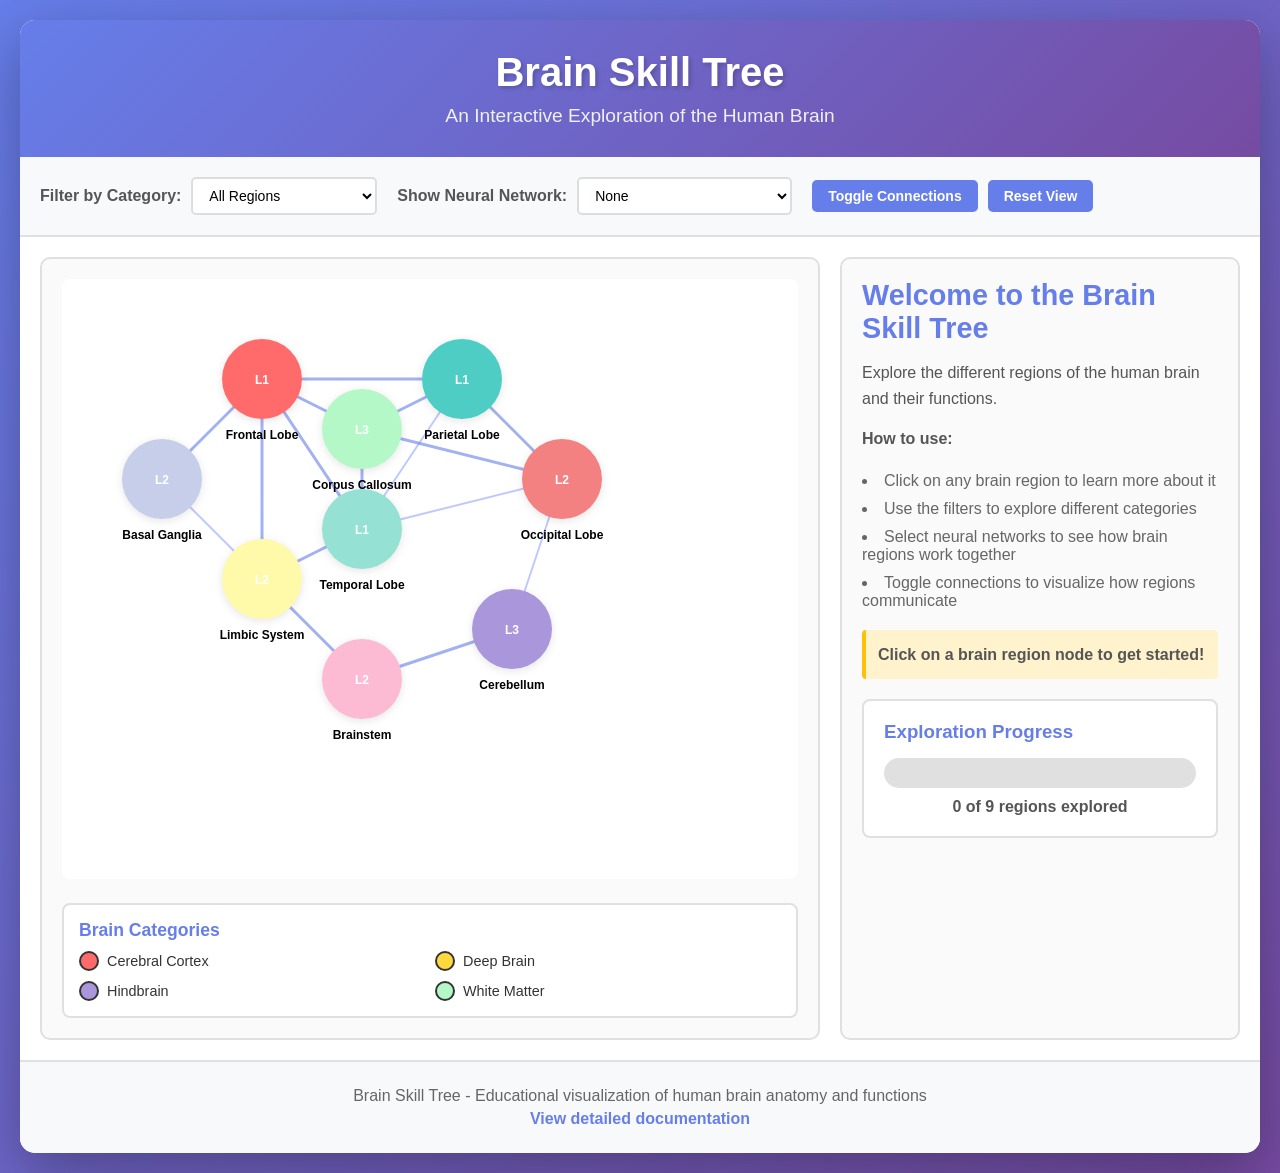
==== index.html @ 779249ac "Implement complete Brain Skill Tree interactive visualization Add comprehensive brain anatomy learni" ====
<!DOCTYPE html>
<html lang="en">
<head>
    <meta charset="UTF-8">
    <meta name="viewport" content="width=device-width, initial-scale=1.0">
    <title>Brain Skill Tree - Interactive Human Brain Explorer</title>
    <link rel="stylesheet" href="styles.css">
</head>
<body>
    <div class="container">
        <!-- Header -->
        <header class="header">
            <h1>Brain Skill Tree</h1>
            <p class="subtitle">An Interactive Exploration of the Human Brain</p>
        </header>

        <!-- Controls Panel -->
        <div class="controls-panel">
            <div class="control-group">
                <label for="category-filter">Filter by Category:</label>
                <select id="category-filter">
                    <option value="all">All Regions</option>
                    <option value="cerebral_cortex">Cerebral Cortex</option>
                    <option value="deep_brain">Deep Brain Structures</option>
                    <option value="hindbrain">Hindbrain</option>
                    <option value="white_matter">White Matter</option>
                </select>
            </div>

            <div class="control-group">
                <label for="network-filter">Show Neural Network:</label>
                <select id="network-filter">
                    <option value="none">None</option>
                    <option value="default_mode">Default Mode Network</option>
                    <option value="executive_control">Executive Control Network</option>
                    <option value="salience">Salience Network</option>
                    <option value="motor">Motor Network</option>
                    <option value="visual">Visual Processing Network</option>
                </select>
            </div>

            <div class="control-group">
                <button id="show-connections-btn" class="btn">Toggle Connections</button>
                <button id="reset-view-btn" class="btn">Reset View</button>
            </div>
        </div>

        <!-- Main Content Area -->
        <div class="main-content">
            <!-- Skill Tree Canvas -->
            <div class="skill-tree-container">
                <svg id="skill-tree-canvas" width="800" height="600">
                    <!-- Connections will be drawn here -->
                    <g id="connections-layer"></g>
                    <!-- Nodes will be drawn here -->
                    <g id="nodes-layer"></g>
                </svg>

                <!-- Legend -->
                <div class="legend">
                    <h3>Brain Categories</h3>
                    <div class="legend-items">
                        <div class="legend-item">
                            <span class="legend-color" style="background-color: #FF6B6B;"></span>
                            <span>Cerebral Cortex</span>
                        </div>
                        <div class="legend-item">
                            <span class="legend-color" style="background-color: #FFD93D;"></span>
                            <span>Deep Brain</span>
                        </div>
                        <div class="legend-item">
                            <span class="legend-color" style="background-color: #AA96DA;"></span>
                            <span>Hindbrain</span>
                        </div>
                        <div class="legend-item">
                            <span class="legend-color" style="background-color: #B4F8C8;"></span>
                            <span>White Matter</span>
                        </div>
                    </div>
                </div>
            </div>

            <!-- Information Panel -->
            <div class="info-panel">
                <div id="welcome-info" class="info-content">
                    <h2>Welcome to the Brain Skill Tree</h2>
                    <p>Explore the different regions of the human brain and their functions.</p>
                    <p><strong>How to use:</strong></p>
                    <ul>
                        <li>Click on any brain region to learn more about it</li>
                        <li>Use the filters to explore different categories</li>
                        <li>Select neural networks to see how brain regions work together</li>
                        <li>Toggle connections to visualize how regions communicate</li>
                    </ul>
                    <p class="tip">Click on a brain region node to get started!</p>
                </div>

                <div id="region-info" class="info-content" style="display: none;">
                    <button id="close-info-btn" class="close-btn">&times;</button>
                    <h2 id="region-name"></h2>
                    <p id="region-description"></p>

                    <div class="info-section">
                        <h3>Primary Functions</h3>
                        <ul id="region-skills"></ul>
                    </div>

                    <div class="info-section" id="sub-regions-section" style="display: none;">
                        <h3>Sub-Regions</h3>
                        <div id="sub-regions-list"></div>
                    </div>

                    <div class="info-section" id="connections-section" style="display: none;">
                        <h3>Connected Regions</h3>
                        <ul id="connections-list"></ul>
                    </div>

                    <div class="info-section" id="networks-section" style="display: none;">
                        <h3>Neural Networks</h3>
                        <p id="networks-list"></p>
                    </div>
                </div>

                <!-- Progress Tracker -->
                <div class="progress-tracker">
                    <h3>Exploration Progress</h3>
                    <div class="progress-bar">
                        <div id="progress-fill" class="progress-fill"></div>
                    </div>
                    <p id="progress-text">0 of 10 regions explored</p>
                </div>
            </div>
        </div>

        <!-- Footer -->
        <footer class="footer">
            <p>Brain Skill Tree - Educational visualization of human brain anatomy and functions</p>
            <p><a href="BRAIN_REGIONS.md" target="_blank">View detailed documentation</a></p>
        </footer>
    </div>

    <!-- Load scripts -->
    <script src="brainData.js"></script>
    <script src="app.js"></script>
</body>
</html>
---- styles.css ----
/* Reset and Base Styles */
* {
    margin: 0;
    padding: 0;
    box-sizing: border-box;
}

body {
    font-family: 'Segoe UI', Tahoma, Geneva, Verdana, sans-serif;
    background: linear-gradient(135deg, #667eea 0%, #764ba2 100%);
    color: #333;
    min-height: 100vh;
    padding: 20px;
}

.container {
    max-width: 1400px;
    margin: 0 auto;
    background: white;
    border-radius: 15px;
    box-shadow: 0 20px 60px rgba(0, 0, 0, 0.3);
    overflow: hidden;
}

/* Header */
.header {
    background: linear-gradient(135deg, #667eea 0%, #764ba2 100%);
    color: white;
    padding: 30px;
    text-align: center;
}

.header h1 {
    font-size: 2.5em;
    margin-bottom: 10px;
    text-shadow: 2px 2px 4px rgba(0, 0, 0, 0.2);
}

.subtitle {
    font-size: 1.2em;
    opacity: 0.9;
}

/* Controls Panel */
.controls-panel {
    background: #f8f9fa;
    padding: 20px;
    display: flex;
    flex-wrap: wrap;
    gap: 20px;
    border-bottom: 2px solid #e0e0e0;
    align-items: center;
}

.control-group {
    display: flex;
    align-items: center;
    gap: 10px;
}

.control-group label {
    font-weight: 600;
    color: #555;
}

.control-group select {
    padding: 8px 12px;
    border: 2px solid #ddd;
    border-radius: 5px;
    font-size: 14px;
    background: white;
    cursor: pointer;
    transition: border-color 0.3s;
}

.control-group select:hover {
    border-color: #667eea;
}

.btn {
    padding: 8px 16px;
    background: #667eea;
    color: white;
    border: none;
    border-radius: 5px;
    cursor: pointer;
    font-size: 14px;
    font-weight: 600;
    transition: all 0.3s;
}

.btn:hover {
    background: #764ba2;
    transform: translateY(-2px);
    box-shadow: 0 4px 8px rgba(0, 0, 0, 0.2);
}

.btn:active {
    transform: translateY(0);
}

/* Main Content */
.main-content {
    display: grid;
    grid-template-columns: 1fr 400px;
    gap: 20px;
    padding: 20px;
}

@media (max-width: 1024px) {
    .main-content {
        grid-template-columns: 1fr;
    }
}

/* Skill Tree Container */
.skill-tree-container {
    position: relative;
    background: #fafafa;
    border-radius: 10px;
    padding: 20px;
    border: 2px solid #e0e0e0;
}

#skill-tree-canvas {
    width: 100%;
    height: 600px;
    border-radius: 8px;
    background: white;
}

/* SVG Styles for nodes and connections */
.node-circle {
    cursor: pointer;
    transition: all 0.3s;
    filter: drop-shadow(0 2px 4px rgba(0, 0, 0, 0.1));
}

.node-circle:hover {
    filter: drop-shadow(0 4px 8px rgba(0, 0, 0, 0.3));
    transform: scale(1.1);
}

.node-circle.selected {
    stroke: #333;
    stroke-width: 4;
    filter: drop-shadow(0 6px 12px rgba(0, 0, 0, 0.4));
}

.node-circle.unlocked {
    opacity: 1;
}

.node-circle.locked {
    opacity: 0.5;
    filter: grayscale(0.5);
}

.node-text {
    pointer-events: none;
    font-weight: 600;
    font-size: 12px;
    text-anchor: middle;
}

.connection-line {
    stroke: #bbb;
    stroke-width: 2;
    opacity: 0.6;
    transition: all 0.3s;
}

.connection-line.strong {
    stroke-width: 3;
    stroke: #667eea;
}

.connection-line.medium {
    stroke-width: 2;
    stroke: #95a5ff;
}

.connection-line.weak {
    stroke-width: 1;
    stroke: #ccc;
}

.connection-line.highlighted {
    stroke: #FF6B6B;
    stroke-width: 4;
    opacity: 1;
}

/* Legend */
.legend {
    margin-top: 20px;
    padding: 15px;
    background: white;
    border-radius: 8px;
    border: 2px solid #e0e0e0;
}

.legend h3 {
    margin-bottom: 10px;
    color: #667eea;
    font-size: 1.1em;
}

.legend-items {
    display: grid;
    grid-template-columns: repeat(2, 1fr);
    gap: 10px;
}

.legend-item {
    display: flex;
    align-items: center;
    gap: 8px;
    font-size: 0.9em;
}

.legend-color {
    width: 20px;
    height: 20px;
    border-radius: 50%;
    border: 2px solid #333;
}

/* Info Panel */
.info-panel {
    background: #fafafa;
    border-radius: 10px;
    padding: 20px;
    border: 2px solid #e0e0e0;
    overflow-y: auto;
    max-height: 800px;
}

.info-content {
    animation: fadeIn 0.3s;
}

@keyframes fadeIn {
    from {
        opacity: 0;
        transform: translateY(10px);
    }
    to {
        opacity: 1;
        transform: translateY(0);
    }
}

.info-content h2 {
    color: #667eea;
    margin-bottom: 15px;
    font-size: 1.8em;
}

.info-content h3 {
    color: #764ba2;
    margin-top: 20px;
    margin-bottom: 10px;
    font-size: 1.3em;
}

.info-content p {
    line-height: 1.6;
    margin-bottom: 15px;
    color: #555;
}

.info-content ul {
    list-style-position: inside;
    margin-bottom: 15px;
}

.info-content li {
    padding: 5px 0;
    color: #666;
}

.info-section {
    margin-top: 20px;
    padding-top: 20px;
    border-top: 2px solid #e0e0e0;
}

.sub-region-item {
    background: white;
    padding: 15px;
    margin-bottom: 10px;
    border-radius: 8px;
    border-left: 4px solid #667eea;
}

.sub-region-item h4 {
    color: #667eea;
    margin-bottom: 5px;
}

.sub-region-item p {
    font-size: 0.9em;
    margin-bottom: 8px;
}

.sub-region-item ul {
    font-size: 0.85em;
    margin-left: 20px;
}

.close-btn {
    position: absolute;
    top: 20px;
    right: 20px;
    background: #ff4757;
    color: white;
    border: none;
    width: 30px;
    height: 30px;
    border-radius: 50%;
    font-size: 20px;
    cursor: pointer;
    display: flex;
    align-items: center;
    justify-content: center;
    transition: all 0.3s;
}

.close-btn:hover {
    background: #ff3838;
    transform: rotate(90deg);
}

.tip {
    background: #fff3cd;
    border-left: 4px solid #ffc107;
    padding: 12px;
    margin-top: 15px;
    border-radius: 4px;
    font-weight: 600;
    color: #856404;
}

/* Progress Tracker */
.progress-tracker {
    margin-top: 20px;
    padding: 20px;
    background: white;
    border-radius: 8px;
    border: 2px solid #e0e0e0;
}

.progress-tracker h3 {
    color: #667eea;
    margin-bottom: 15px;
}

.progress-bar {
    width: 100%;
    height: 30px;
    background: #e0e0e0;
    border-radius: 15px;
    overflow: hidden;
    margin-bottom: 10px;
}

.progress-fill {
    height: 100%;
    background: linear-gradient(90deg, #667eea 0%, #764ba2 100%);
    transition: width 0.5s ease;
    border-radius: 15px;
    display: flex;
    align-items: center;
    justify-content: center;
    color: white;
    font-weight: 600;
}

#progress-text {
    text-align: center;
    color: #555;
    font-weight: 600;
}

/* Footer */
.footer {
    background: #f8f9fa;
    padding: 20px;
    text-align: center;
    color: #666;
    border-top: 2px solid #e0e0e0;
}

.footer p {
    margin: 5px 0;
}

.footer a {
    color: #667eea;
    text-decoration: none;
    font-weight: 600;
}

.footer a:hover {
    text-decoration: underline;
}

/* Animations */
@keyframes pulse {
    0% {
        transform: scale(1);
    }
    50% {
        transform: scale(1.05);
    }
    100% {
        transform: scale(1);
    }
}

.pulse {
    animation: pulse 2s infinite;
}

/* Tooltip */
.tooltip {
    position: absolute;
    background: rgba(0, 0, 0, 0.8);
    color: white;
    padding: 8px 12px;
    border-radius: 5px;
    font-size: 12px;
    pointer-events: none;
    z-index: 1000;
    white-space: nowrap;
}

/* Responsive Design */
@media (max-width: 768px) {
    .header h1 {
        font-size: 1.8em;
    }

    .controls-panel {
        flex-direction: column;
        align-items: stretch;
    }

    .control-group {
        flex-direction: column;
        align-items: stretch;
    }

    .legend-items {
        grid-template-columns: 1fr;
    }

    #skill-tree-canvas {
        height: 400px;
    }
}
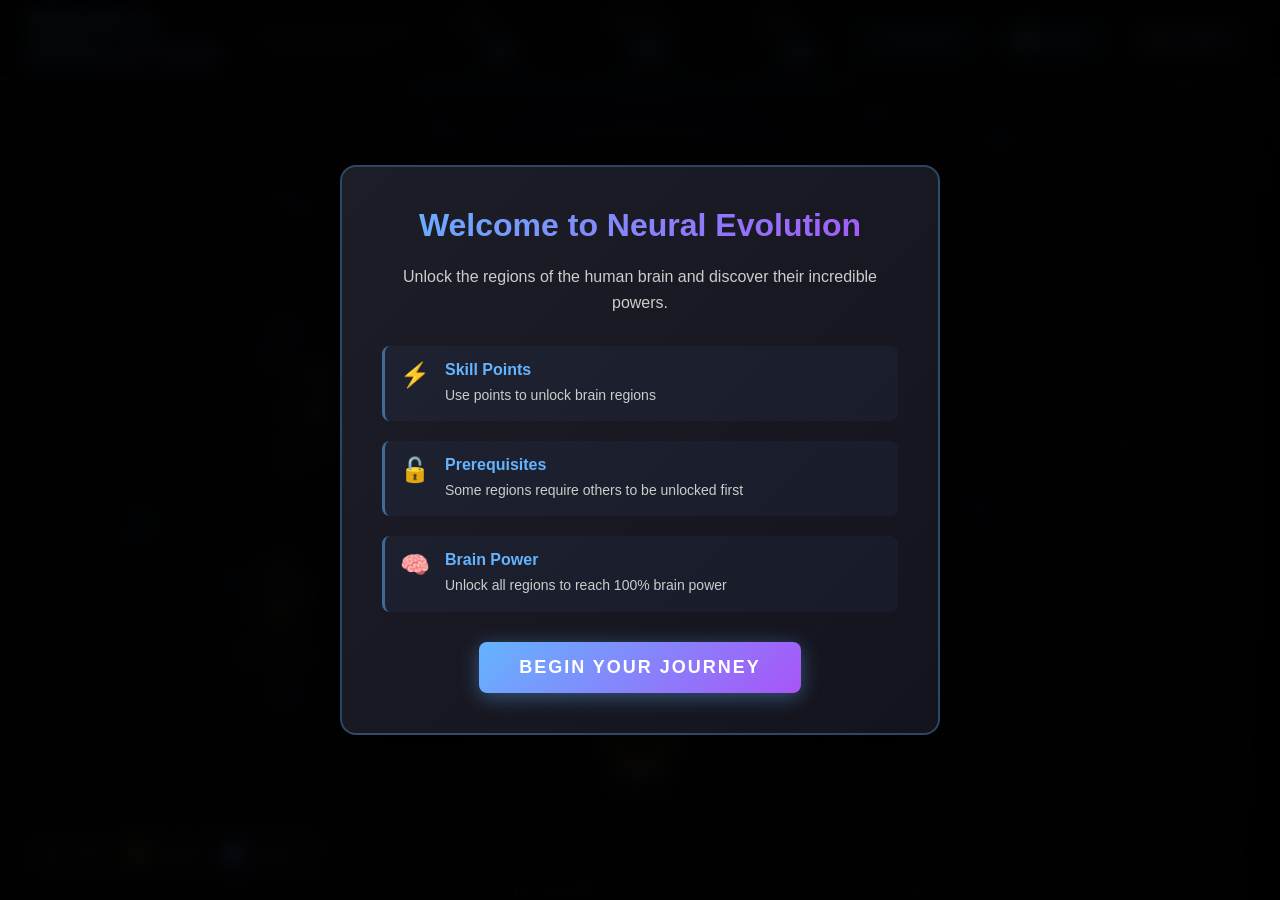
==== commit 93ab9b6e: "Add game version with full progression system and skill unlocking Major Changes: - Create immersive " ====
--- a/index.html
+++ b/index.html
@@ -3,144 +3,203 @@
 <head>
     <meta charset="UTF-8">
     <meta name="viewport" content="width=device-width, initial-scale=1.0">
-    <title>Brain Skill Tree - Interactive Human Brain Explorer</title>
+    <title>Brain Skill Tree - Neural Evolution</title>
     <link rel="stylesheet" href="styles.css">
 </head>
 <body>
-    <div class="container">
-        <!-- Header -->
-        <header class="header">
-            <h1>Brain Skill Tree</h1>
-            <p class="subtitle">An Interactive Exploration of the Human Brain</p>
-        </header>
-
-        <!-- Controls Panel -->
-        <div class="controls-panel">
-            <div class="control-group">
-                <label for="category-filter">Filter by Category:</label>
-                <select id="category-filter">
-                    <option value="all">All Regions</option>
-                    <option value="cerebral_cortex">Cerebral Cortex</option>
-                    <option value="deep_brain">Deep Brain Structures</option>
-                    <option value="hindbrain">Hindbrain</option>
-                    <option value="white_matter">White Matter</option>
-                </select>
-            </div>
-
-            <div class="control-group">
-                <label for="network-filter">Show Neural Network:</label>
-                <select id="network-filter">
-                    <option value="none">None</option>
-                    <option value="default_mode">Default Mode Network</option>
-                    <option value="executive_control">Executive Control Network</option>
-                    <option value="salience">Salience Network</option>
-                    <option value="motor">Motor Network</option>
-                    <option value="visual">Visual Processing Network</option>
-                </select>
-            </div>
-
-            <div class="control-group">
-                <button id="show-connections-btn" class="btn">Toggle Connections</button>
-                <button id="reset-view-btn" class="btn">Reset View</button>
-            </div>
-        </div>
-
-        <!-- Main Content Area -->
-        <div class="main-content">
-            <!-- Skill Tree Canvas -->
-            <div class="skill-tree-container">
-                <svg id="skill-tree-canvas" width="800" height="600">
-                    <!-- Connections will be drawn here -->
-                    <g id="connections-layer"></g>
-                    <!-- Nodes will be drawn here -->
-                    <g id="nodes-layer"></g>
-                </svg>
-
-                <!-- Legend -->
-                <div class="legend">
-                    <h3>Brain Categories</h3>
-                    <div class="legend-items">
-                        <div class="legend-item">
-                            <span class="legend-color" style="background-color: #FF6B6B;"></span>
-                            <span>Cerebral Cortex</span>
+    <!-- Particle Background -->
+    <canvas id="particle-bg"></canvas>
+
+    <!-- Game UI Container -->
+    <div class="game-container">
+
+        <!-- Top HUD -->
+        <div class="top-hud">
+            <div class="hud-left">
+                <h1 class="game-title">NEURAL EVOLUTION</h1>
+                <p class="game-subtitle">Unlock the Power of Your Brain</p>
+            </div>
+            <div class="hud-center">
+                <div class="stat-display">
+                    <div class="stat-item">
+                        <span class="stat-label">Skill Points</span>
+                        <span class="stat-value" id="skill-points">10</span>
+                    </div>
+                    <div class="stat-item">
+                        <span class="stat-label">Regions Unlocked</span>
+                        <span class="stat-value" id="regions-unlocked">0/10</span>
+                    </div>
+                    <div class="stat-item">
+                        <span class="stat-label">Brain Power</span>
+                        <span class="stat-value" id="brain-power">0%</span>
+                    </div>
+                </div>
+            </div>
+            <div class="hud-right">
+                <button class="hud-btn" id="reset-btn" title="Reset all skills">
+                    <span>⟲</span> Reset
+                </button>
+                <button class="hud-btn" id="save-btn" title="Save progress">
+                    <span>💾</span> Save
+                </button>
+                <button class="hud-btn secondary" id="info-btn" title="View educational info">
+                    <span>📚</span> Learn
+                </button>
+            </div>
+        </div>
+
+        <!-- Skill Tree Canvas -->
+        <div class="skill-tree-viewport">
+            <svg id="skill-tree-canvas" viewBox="0 0 1600 1000">
+                <defs>
+                    <!-- Glow filters -->
+                    <filter id="glow">
+                        <feGaussianBlur stdDeviation="4" result="coloredBlur"/>
+                        <feMerge>
+                            <feMergeNode in="coloredBlur"/>
+                            <feMergeNode in="SourceGraphic"/>
+                        </feMerge>
+                    </filter>
+                    <filter id="strong-glow">
+                        <feGaussianBlur stdDeviation="8" result="coloredBlur"/>
+                        <feMerge>
+                            <feMergeNode in="coloredBlur"/>
+                            <feMergeNode in="SourceGraphic"/>
+                        </feMerge>
+                    </filter>
+
+                    <!-- Gradients -->
+                    <linearGradient id="locked-gradient" x1="0%" y1="0%" x2="0%" y2="100%">
+                        <stop offset="0%" style="stop-color:#2a2a2a;stop-opacity:1" />
+                        <stop offset="100%" style="stop-color:#1a1a1a;stop-opacity:1" />
+                    </linearGradient>
+
+                    <linearGradient id="unlockable-gradient" x1="0%" y1="0%" x2="0%" y2="100%">
+                        <stop offset="0%" style="stop-color:#4a4a2a;stop-opacity:1" />
+                        <stop offset="100%" style="stop-color:#3a3a1a;stop-opacity:1" />
+                    </linearGradient>
+                </defs>
+
+                <!-- Background grid -->
+                <g id="grid-layer"></g>
+
+                <!-- Connection lines -->
+                <g id="connections-layer"></g>
+
+                <!-- Skill nodes -->
+                <g id="nodes-layer"></g>
+
+                <!-- Effects layer (particles, animations) -->
+                <g id="effects-layer"></g>
+            </svg>
+        </div>
+
+        <!-- Skill Detail Panel (slides in from right) -->
+        <div class="skill-panel" id="skill-panel">
+            <div class="panel-header">
+                <h2 id="skill-name">Select a Region</h2>
+                <button class="close-panel" id="close-panel">×</button>
+            </div>
+
+            <div class="panel-content">
+                <div class="skill-status" id="skill-status">
+                    <span class="status-badge locked">🔒 LOCKED</span>
+                </div>
+
+                <div class="skill-description">
+                    <p id="skill-desc">Click on a brain region to view details</p>
+                </div>
+
+                <div class="skill-stats" id="skill-stats">
+                    <h3>Functions Unlocked</h3>
+                    <ul id="skill-functions"></ul>
+                </div>
+
+                <div class="skill-requirements" id="skill-requirements" style="display:none;">
+                    <h3>Requirements</h3>
+                    <div id="requirements-list"></div>
+                </div>
+
+                <div class="skill-bonuses" id="skill-bonuses" style="display:none;">
+                    <h3>Sub-Regions</h3>
+                    <div id="bonuses-list"></div>
+                </div>
+
+                <div class="skill-connections" id="skill-connections" style="display:none;">
+                    <h3>Synergies</h3>
+                    <p class="synergy-desc">Works together with:</p>
+                    <div id="connections-list"></div>
+                </div>
+            </div>
+
+            <div class="panel-footer">
+                <div class="skill-cost" id="skill-cost">
+                    <span class="cost-label">Cost:</span>
+                    <span class="cost-value" id="cost-value">1</span>
+                    <span class="cost-icon">⚡</span>
+                </div>
+                <button class="unlock-btn" id="unlock-btn" disabled>
+                    <span class="btn-text">Unlock Region</span>
+                </button>
+            </div>
+        </div>
+
+        <!-- Notification System -->
+        <div class="notification-container" id="notifications"></div>
+
+        <!-- Welcome Modal -->
+        <div class="modal" id="welcome-modal">
+            <div class="modal-content">
+                <h2>Welcome to Neural Evolution</h2>
+                <p>Unlock the regions of the human brain and discover their incredible powers.</p>
+                <div class="modal-info">
+                    <div class="info-item">
+                        <span class="info-icon">⚡</span>
+                        <div>
+                            <strong>Skill Points</strong>
+                            <p>Use points to unlock brain regions</p>
                         </div>
-                        <div class="legend-item">
-                            <span class="legend-color" style="background-color: #FFD93D;"></span>
-                            <span>Deep Brain</span>
+                    </div>
+                    <div class="info-item">
+                        <span class="info-icon">🔓</span>
+                        <div>
+                            <strong>Prerequisites</strong>
+                            <p>Some regions require others to be unlocked first</p>
                         </div>
-                        <div class="legend-item">
-                            <span class="legend-color" style="background-color: #AA96DA;"></span>
-                            <span>Hindbrain</span>
+                    </div>
+                    <div class="info-item">
+                        <span class="info-icon">🧠</span>
+                        <div>
+                            <strong>Brain Power</strong>
+                            <p>Unlock all regions to reach 100% brain power</p>
                         </div>
-                        <div class="legend-item">
-                            <span class="legend-color" style="background-color: #B4F8C8;"></span>
-                            <span>White Matter</span>
-                        </div>
-                    </div>
-                </div>
-            </div>
-
-            <!-- Information Panel -->
-            <div class="info-panel">
-                <div id="welcome-info" class="info-content">
-                    <h2>Welcome to the Brain Skill Tree</h2>
-                    <p>Explore the different regions of the human brain and their functions.</p>
-                    <p><strong>How to use:</strong></p>
-                    <ul>
-                        <li>Click on any brain region to learn more about it</li>
-                        <li>Use the filters to explore different categories</li>
-                        <li>Select neural networks to see how brain regions work together</li>
-                        <li>Toggle connections to visualize how regions communicate</li>
-                    </ul>
-                    <p class="tip">Click on a brain region node to get started!</p>
-                </div>
-
-                <div id="region-info" class="info-content" style="display: none;">
-                    <button id="close-info-btn" class="close-btn">&times;</button>
-                    <h2 id="region-name"></h2>
-                    <p id="region-description"></p>
-
-                    <div class="info-section">
-                        <h3>Primary Functions</h3>
-                        <ul id="region-skills"></ul>
-                    </div>
-
-                    <div class="info-section" id="sub-regions-section" style="display: none;">
-                        <h3>Sub-Regions</h3>
-                        <div id="sub-regions-list"></div>
-                    </div>
-
-                    <div class="info-section" id="connections-section" style="display: none;">
-                        <h3>Connected Regions</h3>
-                        <ul id="connections-list"></ul>
-                    </div>
-
-                    <div class="info-section" id="networks-section" style="display: none;">
-                        <h3>Neural Networks</h3>
-                        <p id="networks-list"></p>
-                    </div>
-                </div>
-
-                <!-- Progress Tracker -->
-                <div class="progress-tracker">
-                    <h3>Exploration Progress</h3>
-                    <div class="progress-bar">
-                        <div id="progress-fill" class="progress-fill"></div>
-                    </div>
-                    <p id="progress-text">0 of 10 regions explored</p>
-                </div>
-            </div>
-        </div>
-
-        <!-- Footer -->
-        <footer class="footer">
-            <p>Brain Skill Tree - Educational visualization of human brain anatomy and functions</p>
-            <p><a href="BRAIN_REGIONS.md" target="_blank">View detailed documentation</a></p>
-        </footer>
+                    </div>
+                </div>
+                <button class="modal-btn" id="start-btn">Begin Your Journey</button>
+            </div>
+        </div>
+
+        <!-- Legend -->
+        <div class="legend-panel">
+            <div class="legend-item">
+                <div class="legend-node locked-node"></div>
+                <span>Locked</span>
+            </div>
+            <div class="legend-item">
+                <div class="legend-node unlockable-node"></div>
+                <span>Available</span>
+            </div>
+            <div class="legend-item">
+                <div class="legend-node unlocked-node"></div>
+                <span>Unlocked</span>
+            </div>
+        </div>
+
     </div>
 
     <!-- Load scripts -->
-    <script src="brainData.js"></script>
-    <script src="app.js"></script>
+    <script src="gameData.js"></script>
+    <script src="particles.js"></script>
+    <script src="game.js"></script>
 </body>
 </html>
--- a/styles.css
+++ b/styles.css
@@ -1,462 +1,697 @@
-/* Reset and Base Styles */
+/* Brain Skill Tree - Game Version CSS */
+/* Full-page immersive design inspired by Path of Exile, Satisfactory, etc. */
+
+/* Reset and Base */
 * {
     margin: 0;
     padding: 0;
     box-sizing: border-box;
 }
 
-body {
-    font-family: 'Segoe UI', Tahoma, Geneva, Verdana, sans-serif;
-    background: linear-gradient(135deg, #667eea 0%, #764ba2 100%);
-    color: #333;
-    min-height: 100vh;
-    padding: 20px;
-}
-
-.container {
-    max-width: 1400px;
-    margin: 0 auto;
-    background: white;
-    border-radius: 15px;
-    box-shadow: 0 20px 60px rgba(0, 0, 0, 0.3);
+body, html {
+    width: 100%;
+    height: 100%;
     overflow: hidden;
-}
-
-/* Header */
-.header {
-    background: linear-gradient(135deg, #667eea 0%, #764ba2 100%);
-    color: white;
-    padding: 30px;
-    text-align: center;
-}
-
-.header h1 {
-    font-size: 2.5em;
-    margin-bottom: 10px;
-    text-shadow: 2px 2px 4px rgba(0, 0, 0, 0.2);
-}
-
-.subtitle {
-    font-size: 1.2em;
-    opacity: 0.9;
-}
-
-/* Controls Panel */
-.controls-panel {
-    background: #f8f9fa;
-    padding: 20px;
-    display: flex;
-    flex-wrap: wrap;
+    font-family: 'Segoe UI', 'Roboto', Arial, sans-serif;
+    background: #0a0a0a;
+    color: #e0e0e0;
+}
+
+/* Particle Background Canvas */
+#particle-bg {
+    position: fixed;
+    top: 0;
+    left: 0;
+    width: 100%;
+    height: 100%;
+    z-index: 0;
+    background: radial-gradient(circle at center, #1a1a2e 0%, #0a0a0a 100%);
+}
+
+/* Game Container */
+.game-container {
+    position: relative;
+    width: 100%;
+    height: 100%;
+    z-index: 1;
+}
+
+/* Top HUD */
+.top-hud {
+    position: absolute;
+    top: 0;
+    left: 0;
+    right: 0;
+    height: 80px;
+    background: linear-gradient(180deg, rgba(10,10,10,0.95) 0%, rgba(10,10,10,0.8) 100%);
+    border-bottom: 2px solid rgba(100,180,255,0.3);
+    display: flex;
+    align-items: center;
+    justify-content: space-between;
+    padding: 0 30px;
+    z-index: 100;
+    backdrop-filter: blur(10px);
+}
+
+.hud-left, .hud-right, .hud-center {
+    display: flex;
+    align-items: center;
     gap: 20px;
-    border-bottom: 2px solid #e0e0e0;
-    align-items: center;
-}
-
-.control-group {
-    display: flex;
-    align-items: center;
-    gap: 10px;
-}
-
-.control-group label {
-    font-weight: 600;
-    color: #555;
-}
-
-.control-group select {
-    padding: 8px 12px;
-    border: 2px solid #ddd;
-    border-radius: 5px;
+}
+
+.game-title {
+    font-size: 28px;
+    font-weight: 900;
+    letter-spacing: 3px;
+    background: linear-gradient(135deg, #64b4ff 0%, #a855f7 100%);
+    -webkit-background-clip: text;
+    -webkit-text-fill-color: transparent;
+    background-clip: text;
+    text-shadow: 0 0 20px rgba(100,180,255,0.5);
+}
+
+.game-subtitle {
+    font-size: 12px;
+    color: #888;
+    text-transform: uppercase;
+    letter-spacing: 2px;
+}
+
+/* Stat Display */
+.stat-display {
+    display: flex;
+    gap: 30px;
+}
+
+.stat-item {
+    display: flex;
+    flex-direction: column;
+    align-items: center;
+    padding: 8px 20px;
+    background: rgba(20,20,30,0.6);
+    border: 1px solid rgba(100,180,255,0.2);
+    border-radius: 8px;
+    min-width: 120px;
+}
+
+.stat-label {
+    font-size: 10px;
+    color: #888;
+    text-transform: uppercase;
+    letter-spacing: 1px;
+    margin-bottom: 4px;
+}
+
+.stat-value {
+    font-size: 22px;
+    font-weight: 900;
+    color: #64b4ff;
+    text-shadow: 0 0 10px rgba(100,180,255,0.5);
+}
+
+/* HUD Buttons */
+.hud-btn {
+    padding: 10px 20px;
+    background: rgba(100,180,255,0.1);
+    border: 2px solid rgba(100,180,255,0.3);
+    color: #64b4ff;
     font-size: 14px;
-    background: white;
+    font-weight: 700;
     cursor: pointer;
-    transition: border-color 0.3s;
-}
-
-.control-group select:hover {
-    border-color: #667eea;
-}
-
-.btn {
-    padding: 8px 16px;
-    background: #667eea;
-    color: white;
-    border: none;
-    border-radius: 5px;
-    cursor: pointer;
-    font-size: 14px;
-    font-weight: 600;
+    border-radius: 6px;
+    display: flex;
+    align-items: center;
+    gap: 8px;
     transition: all 0.3s;
-}
-
-.btn:hover {
-    background: #764ba2;
+    text-transform: uppercase;
+    letter-spacing: 1px;
+}
+
+.hud-btn:hover {
+    background: rgba(100,180,255,0.2);
+    border-color: rgba(100,180,255,0.6);
+    box-shadow: 0 0 20px rgba(100,180,255,0.3);
     transform: translateY(-2px);
-    box-shadow: 0 4px 8px rgba(0, 0, 0, 0.2);
-}
-
-.btn:active {
-    transform: translateY(0);
-}
-
-/* Main Content */
-.main-content {
-    display: grid;
-    grid-template-columns: 1fr 400px;
-    gap: 20px;
-    padding: 20px;
-}
-
-@media (max-width: 1024px) {
-    .main-content {
-        grid-template-columns: 1fr;
-    }
-}
-
-/* Skill Tree Container */
-.skill-tree-container {
-    position: relative;
-    background: #fafafa;
-    border-radius: 10px;
-    padding: 20px;
-    border: 2px solid #e0e0e0;
+}
+
+.hud-btn.secondary {
+    border-color: rgba(168,85,247,0.3);
+    color: #a855f7;
+}
+
+.hud-btn.secondary:hover {
+    background: rgba(168,85,247,0.2);
+    border-color: rgba(168,85,247,0.6);
+    box-shadow: 0 0 20px rgba(168,85,247,0.3);
+}
+
+/* Skill Tree Viewport */
+.skill-tree-viewport {
+    position: absolute;
+    top: 80px;
+    left: 0;
+    right: 0;
+    bottom: 0;
+    overflow: hidden;
 }
 
 #skill-tree-canvas {
     width: 100%;
-    height: 600px;
-    border-radius: 8px;
-    background: white;
-}
-
-/* SVG Styles for nodes and connections */
+    height: 100%;
+    cursor: grab;
+}
+
+#skill-tree-canvas:active {
+    cursor: grabbing;
+}
+
+/* SVG Node Styles */
 .node-circle {
     cursor: pointer;
     transition: all 0.3s;
-    filter: drop-shadow(0 2px 4px rgba(0, 0, 0, 0.1));
-}
-
-.node-circle:hover {
-    filter: drop-shadow(0 4px 8px rgba(0, 0, 0, 0.3));
-    transform: scale(1.1);
-}
-
-.node-circle.selected {
+}
+
+.node-circle.unlocked {
+    filter: drop-shadow(0 0 10px currentColor);
+}
+
+.node-circle.unlockable {
+    filter: drop-shadow(0 0 8px #ffd700);
+}
+
+.node-circle.locked {
+    opacity: 0.4;
+}
+
+.node-group.highlighted {
+    filter: drop-shadow(0 0 15px rgba(255,215,0,0.8));
+}
+
+.connection {
+    stroke-width: 3;
+    transition: all 0.3s;
+}
+
+.connection.locked {
     stroke: #333;
+    opacity: 0.3;
+}
+
+.connection.partial {
+    stroke: #555;
+    opacity: 0.5;
+}
+
+.connection.unlocked {
+    stroke: #64b4ff;
+    opacity: 0.7;
+}
+
+.connection.highlighted {
+    stroke: #ffd700;
+    stroke-width: 5;
+    opacity: 1;
+    filter: drop-shadow(0 0 5px #ffd700);
+}
+
+.connection.strong {
     stroke-width: 4;
-    filter: drop-shadow(0 6px 12px rgba(0, 0, 0, 0.4));
-}
-
-.node-circle.unlocked {
+}
+
+.connection.medium {
+    stroke-width: 3;
+}
+
+/* Skill Detail Panel */
+.skill-panel {
+    position: absolute;
+    top: 80px;
+    right: -450px;
+    width: 450px;
+    height: calc(100% - 80px);
+    background: linear-gradient(135deg, rgba(20,20,30,0.98) 0%, rgba(10,10,20,0.98) 100%);
+    border-left: 2px solid rgba(100,180,255,0.3);
+    backdrop-filter: blur(20px);
+    transition: right 0.4s cubic-bezier(0.68, -0.55, 0.265, 1.55);
+    z-index: 200;
+    display: flex;
+    flex-direction: column;
+    box-shadow: -10px 0 40px rgba(0,0,0,0.8);
+}
+
+.skill-panel.open {
+    right: 0;
+}
+
+.panel-header {
+    padding: 25px;
+    border-bottom: 2px solid rgba(100,180,255,0.2);
+    display: flex;
+    justify-content: space-between;
+    align-items: center;
+}
+
+.panel-header h2 {
+    font-size: 24px;
+    font-weight: 900;
+    background: linear-gradient(135deg, #64b4ff 0%, #a855f7 100%);
+    -webkit-background-clip: text;
+    -webkit-text-fill-color: transparent;
+    background-clip: text;
+}
+
+.close-panel {
+    width: 40px;
+    height: 40px;
+    background: rgba(255,100,100,0.1);
+    border: 2px solid rgba(255,100,100,0.3);
+    color: #ff6464;
+    font-size: 24px;
+    cursor: pointer;
+    border-radius: 50%;
+    display: flex;
+    align-items: center;
+    justify-content: center;
+    transition: all 0.3s;
+}
+
+.close-panel:hover {
+    background: rgba(255,100,100,0.2);
+    transform: rotate(90deg);
+}
+
+.panel-content {
+    flex: 1;
+    overflow-y: auto;
+    padding: 25px;
+}
+
+.panel-content::-webkit-scrollbar {
+    width: 8px;
+}
+
+.panel-content::-webkit-scrollbar-track {
+    background: rgba(20,20,30,0.5);
+}
+
+.panel-content::-webkit-scrollbar-thumb {
+    background: rgba(100,180,255,0.3);
+    border-radius: 4px;
+}
+
+.panel-content::-webkit-scrollbar-thumb:hover {
+    background: rgba(100,180,255,0.5);
+}
+
+.skill-status {
+    margin-bottom: 20px;
+}
+
+.status-badge {
+    display: inline-block;
+    padding: 8px 16px;
+    border-radius: 20px;
+    font-size: 12px;
+    font-weight: 700;
+    text-transform: uppercase;
+    letter-spacing: 1px;
+}
+
+.status-badge.locked {
+    background: rgba(255,100,100,0.1);
+    border: 1px solid rgba(255,100,100,0.3);
+    color: #ff6464;
+}
+
+.status-badge.unlockable {
+    background: rgba(255,215,0,0.1);
+    border: 1px solid rgba(255,215,0,0.3);
+    color: #ffd700;
+    animation: pulse-glow 2s infinite;
+}
+
+.status-badge.unlocked {
+    background: rgba(100,255,100,0.1);
+    border: 1px solid rgba(100,255,100,0.3);
+    color: #64ff64;
+}
+
+@keyframes pulse-glow {
+    0%, 100% { box-shadow: 0 0 10px rgba(255,215,0,0.3); }
+    50% { box-shadow: 0 0 20px rgba(255,215,0,0.6); }
+}
+
+.skill-description {
+    margin-bottom: 25px;
+    line-height: 1.6;
+    color: #ccc;
+}
+
+.skill-stats h3,
+.skill-requirements h3,
+.skill-bonuses h3,
+.skill-connections h3 {
+    font-size: 16px;
+    margin-bottom: 12px;
+    color: #64b4ff;
+    text-transform: uppercase;
+    letter-spacing: 1px;
+}
+
+.skill-stats ul {
+    list-style: none;
+    padding: 0;
+}
+
+.skill-stats li {
+    padding: 8px 12px;
+    margin-bottom: 6px;
+    background: rgba(100,180,255,0.05);
+    border-left: 3px solid rgba(100,180,255,0.5);
+    border-radius: 4px;
+}
+
+.requirement-item,
+.bonus-item,
+.connection-item {
+    padding: 10px 12px;
+    margin-bottom: 8px;
+    background: rgba(255,255,255,0.03);
+    border-radius: 6px;
+    display: flex;
+    align-items: center;
+    gap: 10px;
+}
+
+.req-icon {
+    font-size: 16px;
+}
+
+.synergy-desc {
+    color: #888;
+    font-size: 12px;
+    margin-bottom: 10px;
+}
+
+.connection-item:hover {
+    background: rgba(100,180,255,0.1);
+}
+
+.panel-footer {
+    padding: 25px;
+    border-top: 2px solid rgba(100,180,255,0.2);
+    display: flex;
+    justify-content: space-between;
+    align-items: center;
+}
+
+.skill-cost {
+    display: flex;
+    align-items: center;
+    gap: 8px;
+    font-size: 18px;
+    font-weight: 700;
+}
+
+.cost-label {
+    color: #888;
+}
+
+.cost-value {
+    color: #64b4ff;
+    font-size: 24px;
+}
+
+.unlock-btn {
+    padding: 14px 30px;
+    background: linear-gradient(135deg, #64b4ff 0%, #a855f7 100%);
+    border: 2px solid rgba(255,255,255,0.2);
+    color: white;
+    font-size: 16px;
+    font-weight: 900;
+    text-transform: uppercase;
+    letter-spacing: 1px;
+    cursor: pointer;
+    border-radius: 8px;
+    transition: all 0.3s;
+    box-shadow: 0 4px 15px rgba(100,180,255,0.3);
+}
+
+.unlock-btn:hover:not(:disabled) {
+    transform: translateY(-2px);
+    box-shadow: 0 6px 25px rgba(100,180,255,0.5);
+}
+
+.unlock-btn:disabled {
+    opacity: 0.4;
+    cursor: not-allowed;
+    background: #333;
+    box-shadow: none;
+}
+
+/* Notification System */
+.notification-container {
+    position: fixed;
+    top: 100px;
+    right: 20px;
+    z-index: 1000;
+    display: flex;
+    flex-direction: column;
+    gap: 10px;
+}
+
+.notification {
+    padding: 15px 25px;
+    background: rgba(20,20,30,0.95);
+    border-left: 4px solid #64b4ff;
+    border-radius: 8px;
+    color: white;
+    font-weight: 600;
+    box-shadow: 0 4px 20px rgba(0,0,0,0.5);
+    transform: translateX(500px);
+    opacity: 0;
+    transition: all 0.3s;
+    backdrop-filter: blur(10px);
+}
+
+.notification.show {
+    transform: translateX(0);
     opacity: 1;
 }
 
-.node-circle.locked {
-    opacity: 0.5;
-    filter: grayscale(0.5);
-}
-
-.node-text {
+.notification.success {
+    border-left-color: #64ff64;
+}
+
+.notification.achievement {
+    border-left-color: #ffd700;
+    background: rgba(30,30,20,0.95);
+}
+
+/* Welcome Modal */
+.modal {
+    position: fixed;
+    top: 0;
+    left: 0;
+    width: 100%;
+    height: 100%;
+    background: rgba(0,0,0,0.9);
+    backdrop-filter: blur(10px);
+    z-index: 500;
+    display: flex;
+    align-items: center;
+    justify-content: center;
+    opacity: 0;
     pointer-events: none;
-    font-weight: 600;
+    transition: opacity 0.3s;
+}
+
+.modal.show {
+    opacity: 1;
+    pointer-events: all;
+}
+
+.modal-content {
+    max-width: 600px;
+    padding: 40px;
+    background: linear-gradient(135deg, rgba(30,30,40,0.98) 0%, rgba(20,20,30,0.98) 100%);
+    border: 2px solid rgba(100,180,255,0.3);
+    border-radius: 16px;
+    text-align: center;
+    box-shadow: 0 20px 60px rgba(0,0,0,0.8);
+}
+
+.modal-content h2 {
+    font-size: 32px;
+    margin-bottom: 20px;
+    background: linear-gradient(135deg, #64b4ff 0%, #a855f7 100%);
+    -webkit-background-clip: text;
+    -webkit-text-fill-color: transparent;
+    background-clip: text;
+}
+
+.modal-content p {
+    font-size: 16px;
+    color: #ccc;
+    margin-bottom: 30px;
+    line-height: 1.6;
+}
+
+.modal-info {
+    display: flex;
+    flex-direction: column;
+    gap: 20px;
+    margin-bottom: 30px;
+    text-align: left;
+}
+
+.info-item {
+    display: flex;
+    gap: 15px;
+    padding: 15px;
+    background: rgba(100,180,255,0.05);
+    border-left: 3px solid rgba(100,180,255,0.5);
+    border-radius: 8px;
+}
+
+.info-icon {
+    font-size: 24px;
+}
+
+.info-item strong {
+    display: block;
+    color: #64b4ff;
+    margin-bottom: 5px;
+}
+
+.info-item p {
+    margin: 0;
+    font-size: 14px;
+}
+
+.modal-btn {
+    padding: 15px 40px;
+    background: linear-gradient(135deg, #64b4ff 0%, #a855f7 100%);
+    border: none;
+    color: white;
+    font-size: 18px;
+    font-weight: 900;
+    text-transform: uppercase;
+    letter-spacing: 2px;
+    cursor: pointer;
+    border-radius: 8px;
+    transition: all 0.3s;
+    box-shadow: 0 4px 20px rgba(100,180,255,0.4);
+}
+
+.modal-btn:hover {
+    transform: translateY(-2px);
+    box-shadow: 0 6px 30px rgba(100,180,255,0.6);
+}
+
+/* Legend Panel */
+.legend-panel {
+    position: absolute;
+    bottom: 20px;
+    left: 20px;
+    padding: 15px 20px;
+    background: rgba(20,20,30,0.9);
+    border: 1px solid rgba(100,180,255,0.3);
+    border-radius: 8px;
+    display: flex;
+    gap: 20px;
+    backdrop-filter: blur(10px);
+}
+
+.legend-item {
+    display: flex;
+    align-items: center;
+    gap: 8px;
     font-size: 12px;
-    text-anchor: middle;
-}
-
-.connection-line {
-    stroke: #bbb;
-    stroke-width: 2;
-    opacity: 0.6;
-    transition: all 0.3s;
-}
-
-.connection-line.strong {
-    stroke-width: 3;
-    stroke: #667eea;
-}
-
-.connection-line.medium {
-    stroke-width: 2;
-    stroke: #95a5ff;
-}
-
-.connection-line.weak {
-    stroke-width: 1;
-    stroke: #ccc;
-}
-
-.connection-line.highlighted {
-    stroke: #FF6B6B;
-    stroke-width: 4;
-    opacity: 1;
-}
-
-/* Legend */
-.legend {
-    margin-top: 20px;
-    padding: 15px;
-    background: white;
-    border-radius: 8px;
-    border: 2px solid #e0e0e0;
-}
-
-.legend h3 {
-    margin-bottom: 10px;
-    color: #667eea;
-    font-size: 1.1em;
-}
-
-.legend-items {
-    display: grid;
-    grid-template-columns: repeat(2, 1fr);
-    gap: 10px;
-}
-
-.legend-item {
-    display: flex;
-    align-items: center;
-    gap: 8px;
-    font-size: 0.9em;
-}
-
-.legend-color {
+    color: #888;
+}
+
+.legend-node {
     width: 20px;
     height: 20px;
     border-radius: 50%;
-    border: 2px solid #333;
-}
-
-/* Info Panel */
-.info-panel {
-    background: #fafafa;
-    border-radius: 10px;
-    padding: 20px;
-    border: 2px solid #e0e0e0;
-    overflow-y: auto;
-    max-height: 800px;
-}
-
-.info-content {
-    animation: fadeIn 0.3s;
-}
-
-@keyframes fadeIn {
-    from {
-        opacity: 0;
-        transform: translateY(10px);
-    }
-    to {
-        opacity: 1;
-        transform: translateY(0);
-    }
-}
-
-.info-content h2 {
-    color: #667eea;
-    margin-bottom: 15px;
-    font-size: 1.8em;
-}
-
-.info-content h3 {
-    color: #764ba2;
-    margin-top: 20px;
-    margin-bottom: 10px;
-    font-size: 1.3em;
-}
-
-.info-content p {
-    line-height: 1.6;
-    margin-bottom: 15px;
-    color: #555;
-}
-
-.info-content ul {
-    list-style-position: inside;
-    margin-bottom: 15px;
-}
-
-.info-content li {
-    padding: 5px 0;
-    color: #666;
-}
-
-.info-section {
-    margin-top: 20px;
-    padding-top: 20px;
-    border-top: 2px solid #e0e0e0;
-}
-
-.sub-region-item {
-    background: white;
-    padding: 15px;
-    margin-bottom: 10px;
-    border-radius: 8px;
-    border-left: 4px solid #667eea;
-}
-
-.sub-region-item h4 {
-    color: #667eea;
-    margin-bottom: 5px;
-}
-
-.sub-region-item p {
-    font-size: 0.9em;
-    margin-bottom: 8px;
-}
-
-.sub-region-item ul {
-    font-size: 0.85em;
-    margin-left: 20px;
-}
-
-.close-btn {
-    position: absolute;
-    top: 20px;
-    right: 20px;
-    background: #ff4757;
-    color: white;
-    border: none;
-    width: 30px;
-    height: 30px;
-    border-radius: 50%;
-    font-size: 20px;
-    cursor: pointer;
-    display: flex;
-    align-items: center;
-    justify-content: center;
-    transition: all 0.3s;
-}
-
-.close-btn:hover {
-    background: #ff3838;
-    transform: rotate(90deg);
-}
-
-.tip {
-    background: #fff3cd;
-    border-left: 4px solid #ffc107;
-    padding: 12px;
-    margin-top: 15px;
-    border-radius: 4px;
-    font-weight: 600;
-    color: #856404;
-}
-
-/* Progress Tracker */
-.progress-tracker {
-    margin-top: 20px;
-    padding: 20px;
-    background: white;
-    border-radius: 8px;
-    border: 2px solid #e0e0e0;
-}
-
-.progress-tracker h3 {
-    color: #667eea;
-    margin-bottom: 15px;
-}
-
-.progress-bar {
-    width: 100%;
-    height: 30px;
-    background: #e0e0e0;
-    border-radius: 15px;
-    overflow: hidden;
-    margin-bottom: 10px;
-}
-
-.progress-fill {
-    height: 100%;
-    background: linear-gradient(90deg, #667eea 0%, #764ba2 100%);
-    transition: width 0.5s ease;
-    border-radius: 15px;
-    display: flex;
-    align-items: center;
-    justify-content: center;
-    color: white;
-    font-weight: 600;
-}
-
-#progress-text {
-    text-align: center;
-    color: #555;
-    font-weight: 600;
-}
-
-/* Footer */
-.footer {
-    background: #f8f9fa;
-    padding: 20px;
-    text-align: center;
-    color: #666;
-    border-top: 2px solid #e0e0e0;
-}
-
-.footer p {
-    margin: 5px 0;
-}
-
-.footer a {
-    color: #667eea;
-    text-decoration: none;
-    font-weight: 600;
-}
-
-.footer a:hover {
-    text-decoration: underline;
+    border: 2px solid #444;
+}
+
+.legend-node.locked-node {
+    background: #2a2a2a;
+}
+
+.legend-node.unlockable-node {
+    background: #4a4a2a;
+    border-color: #ffd700;
+    box-shadow: 0 0 10px rgba(255,215,0,0.3);
+}
+
+.legend-node.unlocked-node {
+    background: linear-gradient(135deg, #64b4ff 0%, #a855f7 100%);
+    border-color: #64b4ff;
+    box-shadow: 0 0 10px rgba(100,180,255,0.5);
+}
+
+/* Responsive Design */
+@media (max-width: 1024px) {
+    .game-title {
+        font-size: 20px;
+    }
+
+    .stat-display {
+        gap: 15px;
+    }
+
+    .stat-item {
+        min-width: 90px;
+        padding: 6px 12px;
+    }
+
+    .stat-value {
+        font-size: 18px;
+    }
+
+    .skill-panel {
+        width: 350px;
+        right: -350px;
+    }
+}
+
+@media (max-width: 768px) {
+    .top-hud {
+        flex-direction: column;
+        height: auto;
+        padding: 15px;
+        gap: 10px;
+    }
+
+    .skill-tree-viewport {
+        top: auto;
+    }
+
+    .stat-display {
+        flex-wrap: wrap;
+    }
+
+    .skill-panel {
+        width: 100%;
+        right: -100%;
+    }
+
+    .skill-panel.open {
+        right: 0;
+    }
 }
 
 /* Animations */
-@keyframes pulse {
-    0% {
-        transform: scale(1);
-    }
-    50% {
-        transform: scale(1.05);
-    }
-    100% {
-        transform: scale(1);
-    }
-}
-
-.pulse {
-    animation: pulse 2s infinite;
-}
-
-/* Tooltip */
-.tooltip {
-    position: absolute;
-    background: rgba(0, 0, 0, 0.8);
-    color: white;
-    padding: 8px 12px;
-    border-radius: 5px;
-    font-size: 12px;
-    pointer-events: none;
-    z-index: 1000;
-    white-space: nowrap;
-}
-
-/* Responsive Design */
-@media (max-width: 768px) {
-    .header h1 {
-        font-size: 1.8em;
-    }
-
-    .controls-panel {
-        flex-direction: column;
-        align-items: stretch;
-    }
-
-    .control-group {
-        flex-direction: column;
-        align-items: stretch;
-    }
-
-    .legend-items {
-        grid-template-columns: 1fr;
-    }
-
-    #skill-tree-canvas {
-        height: 400px;
-    }
-}
+@keyframes float {
+    0%, 100% { transform: translateY(0); }
+    50% { transform: translateY(-10px); }
+}
+
+@keyframes spin {
+    from { transform: rotate(0deg); }
+    to { transform: rotate(360deg); }
+}
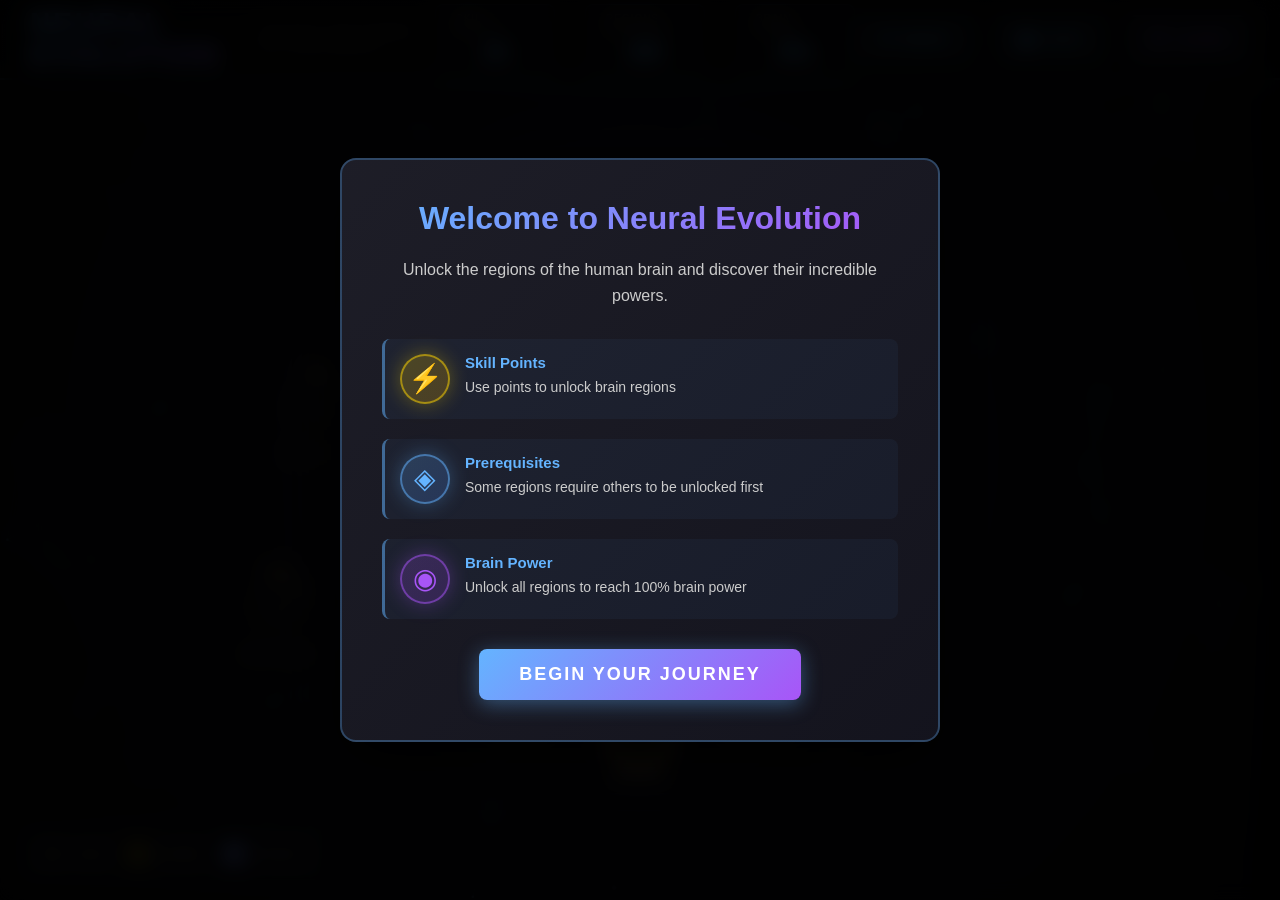
==== commit ae12e0f4: "Replace emojis with professional icons and improve visual formatting Visual Improvements: - Replace " ====
--- a/index.html
+++ b/index.html
@@ -37,13 +37,13 @@
             </div>
             <div class="hud-right">
                 <button class="hud-btn" id="reset-btn" title="Reset all skills">
-                    <span>⟲</span> Reset
+                    <span class="btn-icon">↺</span> Reset
                 </button>
                 <button class="hud-btn" id="save-btn" title="Save progress">
-                    <span>💾</span> Save
+                    <span class="btn-icon">▣</span> Save
                 </button>
                 <button class="hud-btn secondary" id="info-btn" title="View educational info">
-                    <span>📚</span> Learn
+                    <span class="btn-icon">ⓘ</span> Learn
                 </button>
             </div>
         </div>
@@ -154,21 +154,21 @@
                 <p>Unlock the regions of the human brain and discover their incredible powers.</p>
                 <div class="modal-info">
                     <div class="info-item">
-                        <span class="info-icon">⚡</span>
+                        <span class="info-icon energy">⚡</span>
                         <div>
                             <strong>Skill Points</strong>
                             <p>Use points to unlock brain regions</p>
                         </div>
                     </div>
                     <div class="info-item">
-                        <span class="info-icon">🔓</span>
+                        <span class="info-icon unlock">◈</span>
                         <div>
                             <strong>Prerequisites</strong>
                             <p>Some regions require others to be unlocked first</p>
                         </div>
                     </div>
                     <div class="info-item">
-                        <span class="info-icon">🧠</span>
+                        <span class="info-icon brain">◉</span>
                         <div>
                             <strong>Brain Power</strong>
                             <p>Unlock all regions to reach 100% brain power</p>
--- a/styles.css
+++ b/styles.css
@@ -127,11 +127,20 @@
     letter-spacing: 1px;
 }
 
+.btn-icon {
+    font-size: 18px;
+    font-weight: 900;
+}
+
 .hud-btn:hover {
     background: rgba(100,180,255,0.2);
     border-color: rgba(100,180,255,0.6);
     box-shadow: 0 0 20px rgba(100,180,255,0.3);
     transform: translateY(-2px);
+}
+
+.hud-btn:hover .btn-icon {
+    transform: scale(1.1);
 }
 
 .hud-btn.secondary {
@@ -172,19 +181,32 @@
 }
 
 .node-circle.unlocked {
-    filter: drop-shadow(0 0 10px currentColor);
+    filter: drop-shadow(0 0 12px currentColor);
 }
 
 .node-circle.unlockable {
-    filter: drop-shadow(0 0 8px #ffd700);
+    filter: drop-shadow(0 0 10px #ffd700);
 }
 
 .node-circle.locked {
-    opacity: 0.4;
+    opacity: 0.35;
+}
+
+.node-group {
+    transition: all 0.3s;
+}
+
+.node-group:hover {
+    transform: scale(1.05);
 }
 
 .node-group.highlighted {
-    filter: drop-shadow(0 0 15px rgba(255,215,0,0.8));
+    filter: drop-shadow(0 0 20px rgba(255,215,0,0.9));
+}
+
+.node-name {
+    text-shadow: 0 2px 4px rgba(0,0,0,0.8);
+    font-family: 'Segoe UI', sans-serif;
 }
 
 .connection {
@@ -308,37 +330,76 @@
 }
 
 .status-badge {
-    display: inline-block;
-    padding: 8px 16px;
-    border-radius: 20px;
-    font-size: 12px;
-    font-weight: 700;
+    display: inline-flex;
+    align-items: center;
+    gap: 8px;
+    padding: 10px 20px;
+    border-radius: 25px;
+    font-size: 13px;
+    font-weight: 800;
     text-transform: uppercase;
-    letter-spacing: 1px;
+    letter-spacing: 1.5px;
+}
+
+.badge-icon {
+    font-size: 16px;
+    font-weight: 900;
 }
 
 .status-badge.locked {
-    background: rgba(255,100,100,0.1);
-    border: 1px solid rgba(255,100,100,0.3);
+    background: linear-gradient(135deg, rgba(255,80,80,0.15) 0%, rgba(180,50,50,0.15) 100%);
+    border: 2px solid rgba(255,100,100,0.4);
     color: #ff6464;
+    box-shadow: 0 0 15px rgba(255,100,100,0.2);
 }
 
 .status-badge.unlockable {
-    background: rgba(255,215,0,0.1);
-    border: 1px solid rgba(255,215,0,0.3);
+    background: linear-gradient(135deg, rgba(255,215,0,0.2) 0%, rgba(255,180,0,0.2) 100%);
+    border: 2px solid rgba(255,215,0,0.5);
     color: #ffd700;
     animation: pulse-glow 2s infinite;
+    box-shadow: 0 0 20px rgba(255,215,0,0.3);
 }
 
 .status-badge.unlocked {
-    background: rgba(100,255,100,0.1);
-    border: 1px solid rgba(100,255,100,0.3);
+    background: linear-gradient(135deg, rgba(100,255,100,0.15) 0%, rgba(50,200,50,0.15) 100%);
+    border: 2px solid rgba(100,255,100,0.4);
     color: #64ff64;
+    box-shadow: 0 0 15px rgba(100,255,100,0.2);
 }
 
 @keyframes pulse-glow {
-    0%, 100% { box-shadow: 0 0 10px rgba(255,215,0,0.3); }
-    50% { box-shadow: 0 0 20px rgba(255,215,0,0.6); }
+    0%, 100% {
+        box-shadow: 0 0 15px rgba(255,215,0,0.3);
+        border-color: rgba(255,215,0,0.5);
+    }
+    50% {
+        box-shadow: 0 0 30px rgba(255,215,0,0.6);
+        border-color: rgba(255,215,0,0.8);
+    }
+}
+
+.req-icon {
+    width: 24px;
+    height: 24px;
+    display: flex;
+    align-items: center;
+    justify-content: center;
+    border-radius: 50%;
+    font-weight: 900;
+    font-size: 14px;
+}
+
+.req-icon.met {
+    background: rgba(100,255,100,0.2);
+    border: 2px solid rgba(100,255,100,0.5);
+    color: #64ff64;
+}
+
+.req-icon.unmet {
+    background: rgba(255,100,100,0.2);
+    border: 2px solid rgba(255,100,100,0.5);
+    color: #ff6464;
 }
 
 .skill-description {
@@ -371,30 +432,53 @@
     border-radius: 4px;
 }
 
-.requirement-item,
-.bonus-item,
+.requirement-item {
+    padding: 12px 15px;
+    margin-bottom: 10px;
+    background: linear-gradient(135deg, rgba(255,255,255,0.03) 0%, rgba(255,255,255,0.01) 100%);
+    border-radius: 8px;
+    border-left: 3px solid rgba(100,180,255,0.3);
+    display: flex;
+    align-items: center;
+    gap: 12px;
+    transition: all 0.3s;
+}
+
+.requirement-item:hover {
+    background: rgba(100,180,255,0.08);
+    border-left-color: rgba(100,180,255,0.6);
+}
+
+.bonus-item {
+    padding: 12px 15px;
+    margin-bottom: 10px;
+    background: linear-gradient(135deg, rgba(168,85,247,0.05) 0%, rgba(168,85,247,0.02) 100%);
+    border-radius: 8px;
+    border-left: 3px solid rgba(168,85,247,0.4);
+}
+
 .connection-item {
-    padding: 10px 12px;
+    padding: 10px 15px;
     margin-bottom: 8px;
     background: rgba(255,255,255,0.03);
     border-radius: 6px;
     display: flex;
     align-items: center;
     gap: 10px;
-}
-
-.req-icon {
-    font-size: 16px;
+    transition: all 0.3s;
+    cursor: pointer;
+}
+
+.connection-item:hover {
+    background: rgba(100,180,255,0.15);
+    transform: translateX(5px);
 }
 
 .synergy-desc {
     color: #888;
     font-size: 12px;
     margin-bottom: 10px;
-}
-
-.connection-item:hover {
-    background: rgba(100,180,255,0.1);
+    font-style: italic;
 }
 
 .panel-footer {
@@ -555,13 +639,42 @@
 }
 
 .info-icon {
-    font-size: 24px;
+    font-size: 28px;
+    width: 50px;
+    height: 50px;
+    display: flex;
+    align-items: center;
+    justify-content: center;
+    border-radius: 50%;
+    flex-shrink: 0;
+}
+
+.info-icon.energy {
+    background: linear-gradient(135deg, rgba(255,215,0,0.2) 0%, rgba(255,180,0,0.2) 100%);
+    border: 2px solid rgba(255,215,0,0.5);
+    color: #ffd700;
+    box-shadow: 0 0 20px rgba(255,215,0,0.3);
+}
+
+.info-icon.unlock {
+    background: linear-gradient(135deg, rgba(100,180,255,0.2) 0%, rgba(80,140,255,0.2) 100%);
+    border: 2px solid rgba(100,180,255,0.5);
+    color: #64b4ff;
+    box-shadow: 0 0 20px rgba(100,180,255,0.3);
+}
+
+.info-icon.brain {
+    background: linear-gradient(135deg, rgba(168,85,247,0.2) 0%, rgba(148,65,227,0.2) 100%);
+    border: 2px solid rgba(168,85,247,0.5);
+    color: #a855f7;
+    box-shadow: 0 0 20px rgba(168,85,247,0.3);
 }
 
 .info-item strong {
     display: block;
     color: #64b4ff;
     margin-bottom: 5px;
+    font-size: 15px;
 }
 
 .info-item p {
@@ -695,3 +808,56 @@
     from { transform: rotate(0deg); }
     to { transform: rotate(360deg); }
 }
+
+@keyframes pulse-ring {
+    0% {
+        r: 15;
+        opacity: 0.8;
+    }
+    50% {
+        r: 25;
+        opacity: 0.4;
+    }
+    100% {
+        r: 15;
+        opacity: 0.8;
+    }
+}
+
+@keyframes pulse-dot {
+    0%, 100% {
+        r: 4;
+        opacity: 1;
+    }
+    50% {
+        r: 6;
+        opacity: 0.6;
+    }
+}
+
+/* SVG Icon Styles */
+.unlock-indicator {
+    animation: pulse-ring 2s ease-in-out infinite;
+}
+
+.lock-icon {
+    opacity: 0.6;
+}
+
+.checkmark {
+    animation: checkmark-pop 0.3s ease-out;
+}
+
+@keyframes checkmark-pop {
+    0% {
+        transform: scale(0);
+        opacity: 0;
+    }
+    50% {
+        transform: scale(1.2);
+    }
+    100% {
+        transform: scale(1);
+        opacity: 1;
+    }
+}
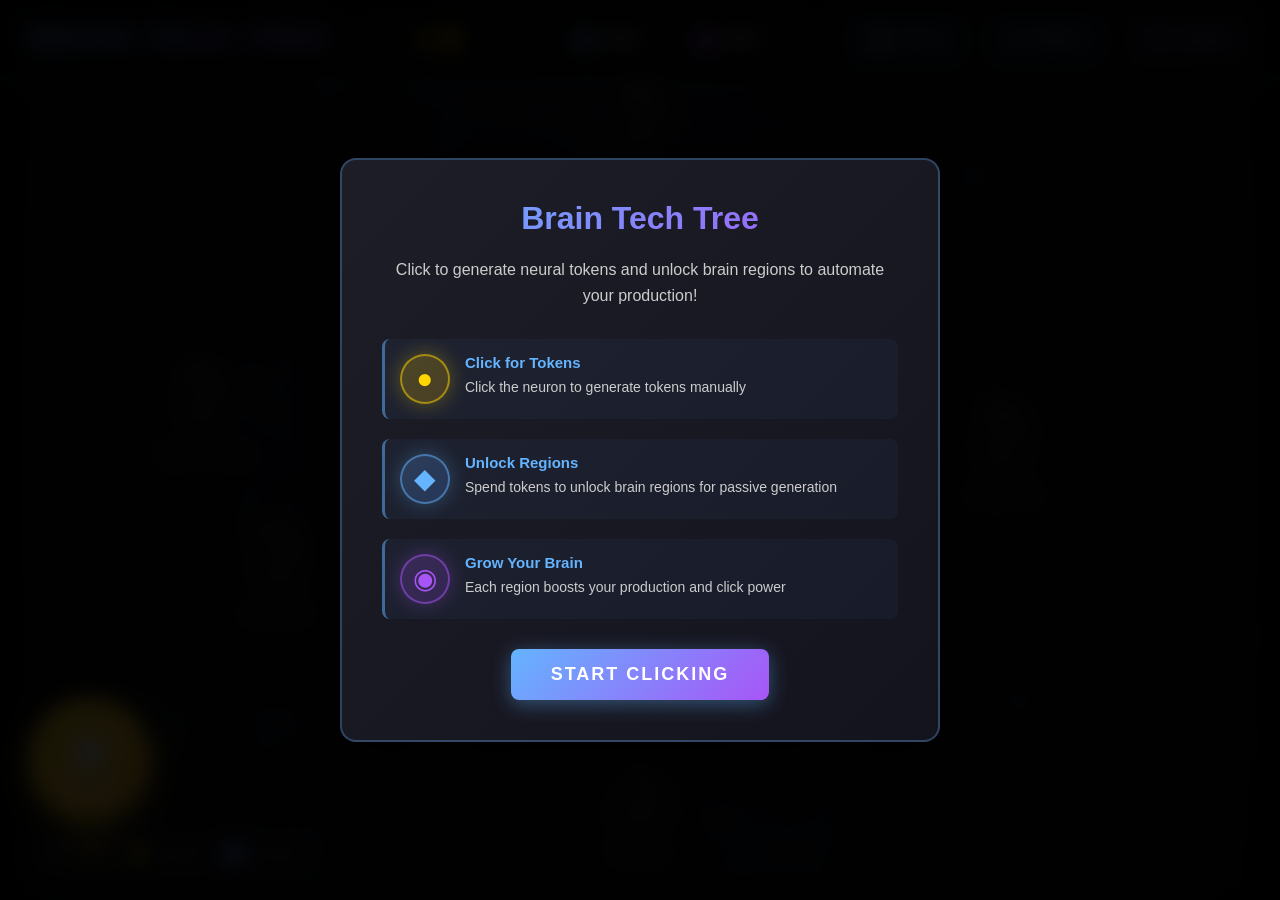
==== commit 87afaa25: "Transform into idle clicker game with tree layout and passive generation MAJOR REDESIGN - Cookie Cli" ====
--- a/index.html
+++ b/index.html
@@ -16,31 +16,32 @@
         <!-- Top HUD -->
         <div class="top-hud">
             <div class="hud-left">
-                <h1 class="game-title">NEURAL EVOLUTION</h1>
-                <p class="game-subtitle">Unlock the Power of Your Brain</p>
+                <h1 class="game-title">BRAIN TECH TREE</h1>
             </div>
             <div class="hud-center">
-                <div class="stat-display">
-                    <div class="stat-item">
-                        <span class="stat-label">Skill Points</span>
-                        <span class="stat-value" id="skill-points">10</span>
-                    </div>
-                    <div class="stat-item">
-                        <span class="stat-label">Regions Unlocked</span>
-                        <span class="stat-value" id="regions-unlocked">0/10</span>
-                    </div>
-                    <div class="stat-item">
-                        <span class="stat-label">Brain Power</span>
-                        <span class="stat-value" id="brain-power">0%</span>
+                <div class="stat-display-icons">
+                    <div class="stat-icon-group" title="Neural Tokens">
+                        <span class="stat-icon tokens">●</span>
+                        <span class="stat-value-large" id="tokens-display">0</span>
+                    </div>
+                    <div class="stat-icon-separator"></div>
+                    <div class="stat-icon-group" title="Tokens per second">
+                        <span class="stat-icon rate">◆</span>
+                        <span class="stat-value-medium" id="rate-display">0.0/s</span>
+                    </div>
+                    <div class="stat-icon-separator"></div>
+                    <div class="stat-icon-group" title="Regions unlocked">
+                        <span class="stat-icon regions">◉</span>
+                        <span class="stat-value-medium" id="regions-display">0/12</span>
                     </div>
                 </div>
             </div>
             <div class="hud-right">
-                <button class="hud-btn" id="reset-btn" title="Reset all skills">
+                <button class="hud-btn" id="stats-btn" title="View stats">
+                    <span class="btn-icon">▤</span> Stats
+                </button>
+                <button class="hud-btn" id="reset-btn" title="Reset all">
                     <span class="btn-icon">↺</span> Reset
-                </button>
-                <button class="hud-btn" id="save-btn" title="Save progress">
-                    <span class="btn-icon">▣</span> Save
                 </button>
                 <button class="hud-btn secondary" id="info-btn" title="View educational info">
                     <span class="btn-icon">ⓘ</span> Learn
@@ -102,12 +103,19 @@
             </div>
 
             <div class="panel-content">
-                <div class="skill-status" id="skill-status">
-                    <span class="status-badge locked">🔒 LOCKED</span>
-                </div>
-
                 <div class="skill-description">
                     <p id="skill-desc">Click on a brain region to view details</p>
+                </div>
+
+                <div class="skill-generation" id="skill-generation" style="display:none;">
+                    <div class="generation-stat">
+                        <span class="gen-label">Generates:</span>
+                        <span class="gen-value" id="gen-tokens">+0/s</span>
+                    </div>
+                    <div class="generation-stat">
+                        <span class="gen-label">Click Bonus:</span>
+                        <span class="gen-value" id="gen-click">+0</span>
+                    </div>
                 </div>
 
                 <div class="skill-stats" id="skill-stats">
@@ -147,35 +155,74 @@
         <!-- Notification System -->
         <div class="notification-container" id="notifications"></div>
 
+        <!-- Clicker Button (bottom left) -->
+        <div class="clicker-container">
+            <button class="clicker-btn" id="clicker-btn" title="Click to generate tokens!">
+                <span class="clicker-icon">◉</span>
+                <span class="clicker-label">CLICK</span>
+            </button>
+            <div class="click-power" id="click-power">+1</div>
+        </div>
+
+        <!-- Stats Panel (slides in from left) -->
+        <div class="stats-panel" id="stats-panel">
+            <div class="panel-header">
+                <h2>Production Stats</h2>
+                <button class="close-panel" id="close-stats">×</button>
+            </div>
+            <div class="panel-content">
+                <div class="stats-section">
+                    <h3>Total Generation</h3>
+                    <div class="stat-row">
+                        <span>Tokens/Second:</span>
+                        <span class="stat-highlight" id="total-rate">0.0</span>
+                    </div>
+                    <div class="stat-row">
+                        <span>Click Power:</span>
+                        <span class="stat-highlight" id="total-click">1</span>
+                    </div>
+                    <div class="stat-row">
+                        <span>Total Earned:</span>
+                        <span class="stat-highlight" id="total-earned">0</span>
+                    </div>
+                </div>
+
+                <div class="stats-section">
+                    <h3>Unlocked Regions</h3>
+                    <div id="unlocked-regions-list"></div>
+                </div>
+            </div>
+        </div>
+
         <!-- Welcome Modal -->
         <div class="modal" id="welcome-modal">
             <div class="modal-content">
-                <h2>Welcome to Neural Evolution</h2>
-                <p>Unlock the regions of the human brain and discover their incredible powers.</p>
+                <h2>Brain Tech Tree</h2>
+                <p>Click to generate neural tokens and unlock brain regions to automate your production!</p>
                 <div class="modal-info">
                     <div class="info-item">
-                        <span class="info-icon energy">⚡</span>
+                        <span class="info-icon energy">●</span>
                         <div>
-                            <strong>Skill Points</strong>
-                            <p>Use points to unlock brain regions</p>
+                            <strong>Click for Tokens</strong>
+                            <p>Click the neuron to generate tokens manually</p>
                         </div>
                     </div>
                     <div class="info-item">
-                        <span class="info-icon unlock">◈</span>
+                        <span class="info-icon unlock">◆</span>
                         <div>
-                            <strong>Prerequisites</strong>
-                            <p>Some regions require others to be unlocked first</p>
+                            <strong>Unlock Regions</strong>
+                            <p>Spend tokens to unlock brain regions for passive generation</p>
                         </div>
                     </div>
                     <div class="info-item">
                         <span class="info-icon brain">◉</span>
                         <div>
-                            <strong>Brain Power</strong>
-                            <p>Unlock all regions to reach 100% brain power</p>
+                            <strong>Grow Your Brain</strong>
+                            <p>Each region boosts your production and click power</p>
                         </div>
                     </div>
                 </div>
-                <button class="modal-btn" id="start-btn">Begin Your Journey</button>
+                <button class="modal-btn" id="start-btn">Start Clicking</button>
             </div>
         </div>
 
--- a/styles.css
+++ b/styles.css
@@ -861,3 +861,268 @@
         opacity: 1;
     }
 }
+
+/* Icon-Based Stat Display */
+.stat-display-icons {
+    display: flex;
+    align-items: center;
+    gap: 25px;
+}
+
+.stat-icon-group {
+    display: flex;
+    align-items: center;
+    gap: 10px;
+}
+
+.stat-icon {
+    font-size: 24px;
+    font-weight: 900;
+}
+
+.stat-icon.tokens {
+    color: #FFD700;
+    text-shadow: 0 0 15px rgba(255,215,0,0.8);
+    animation: pulse-tokens 2s infinite;
+}
+
+.stat-icon.rate {
+    color: #64b4ff;
+    text-shadow: 0 0 15px rgba(100,180,255,0.6);
+}
+
+.stat-icon.regions {
+    color: #a855f7;
+    text-shadow: 0 0 15px rgba(168,85,247,0.6);
+}
+
+.stat-value-large {
+    font-size: 32px;
+    font-weight: 900;
+    color: #FFD700;
+    text-shadow: 0 0 15px rgba(255,215,0,0.5);
+    min-width: 80px;
+}
+
+.stat-value-medium {
+    font-size: 18px;
+    font-weight: 700;
+    color: #e0e0e0;
+}
+
+.stat-icon-separator {
+    width: 2px;
+    height: 40px;
+    background: linear-gradient(180deg, transparent, rgba(100,180,255,0.5), transparent);
+}
+
+@keyframes pulse-tokens {
+    0%, 100% {
+        transform: scale(1);
+        text-shadow: 0 0 15px rgba(255,215,0,0.8);
+    }
+    50% {
+        transform: scale(1.1);
+        text-shadow: 0 0 25px rgba(255,215,0,1);
+    }
+}
+
+/* Clicker Button */
+.clicker-container {
+    position: fixed;
+    bottom: 30px;
+    left: 30px;
+    z-index: 300;
+    display: flex;
+    flex-direction: column;
+    align-items: center;
+    gap: 10px;
+}
+
+.clicker-btn {
+    width: 120px;
+    height: 120px;
+    border-radius: 50%;
+    background: linear-gradient(135deg, #FFD700 0%, #FFA500 100%);
+    border: 4px solid rgba(255,255,255,0.3);
+    cursor: pointer;
+    display: flex;
+    flex-direction: column;
+    align-items: center;
+    justify-content: center;
+    gap: 5px;
+    box-shadow: 0 8px 30px rgba(255,215,0,0.6);
+    transition: all 0.2s;
+    position: relative;
+    overflow: hidden;
+}
+
+.clicker-btn::before {
+    content: '';
+    position: absolute;
+    top: -50%;
+    left: -50%;
+    width: 200%;
+    height: 200%;
+    background: radial-gradient(circle, rgba(255,255,255,0.3) 0%, transparent 70%);
+    animation: rotate-glow 3s linear infinite;
+}
+
+@keyframes rotate-glow {
+    from { transform: rotate(0deg); }
+    to { transform: rotate(360deg); }
+}
+
+.clicker-btn:hover {
+    transform: scale(1.1);
+    box-shadow: 0 10px 40px rgba(255,215,0,0.8);
+}
+
+.clicker-btn:active {
+    transform: scale(0.95);
+}
+
+.clicker-icon {
+    font-size: 48px;
+    color: #fff;
+    z-index: 1;
+    text-shadow: 0 2px 10px rgba(0,0,0,0.3);
+}
+
+.clicker-label {
+    font-size: 14px;
+    font-weight: 900;
+    color: #fff;
+    z-index: 1;
+    letter-spacing: 2px;
+}
+
+.click-power {
+    background: rgba(20,20,30,0.95);
+    border: 2px solid rgba(255,215,0,0.5);
+    padding: 8px 16px;
+    border-radius: 20px;
+    font-size: 18px;
+    font-weight: 900;
+    color: #FFD700;
+    text-shadow: 0 0 10px rgba(255,215,0,0.8);
+}
+
+/* Stats Panel */
+.stats-panel {
+    position: fixed;
+    top: 80px;
+    left: -450px;
+    width: 450px;
+    height: calc(100% - 80px);
+    background: linear-gradient(135deg, rgba(20,20,30,0.98) 0%, rgba(10,10,20,0.98) 100%);
+    border-right: 2px solid rgba(100,180,255,0.3);
+    backdrop-filter: blur(20px);
+    transition: left 0.4s cubic-bezier(0.68, -0.55, 0.265, 1.55);
+    z-index: 200;
+    display: flex;
+    flex-direction: column;
+    box-shadow: 10px 0 40px rgba(0,0,0,0.8);
+}
+
+.stats-panel.open {
+    left: 0;
+}
+
+.stats-section {
+    margin-bottom: 25px;
+    padding-bottom: 20px;
+    border-bottom: 1px solid rgba(100,180,255,0.2);
+}
+
+.stats-section:last-child {
+    border-bottom: none;
+}
+
+.stats-section h3 {
+    font-size: 16px;
+    margin-bottom: 15px;
+    color: #64b4ff;
+    text-transform: uppercase;
+    letter-spacing: 1px;
+}
+
+.stat-row {
+    display: flex;
+    justify-content: space-between;
+    padding: 10px 0;
+    font-size: 14px;
+    color: #ccc;
+}
+
+.stat-highlight {
+    color: #FFD700;
+    font-weight: 900;
+    font-size: 16px;
+    text-shadow: 0 0 10px rgba(255,215,0,0.5);
+}
+
+.region-item {
+    padding: 12px;
+    margin-bottom: 8px;
+    background: rgba(255,255,255,0.05);
+    border-left: 3px solid;
+    border-radius: 6px;
+    display: flex;
+    justify-content: space-between;
+    align-items: center;
+}
+
+.region-name {
+    font-weight: 600;
+}
+
+.region-production {
+    color: #64ff64;
+    font-size: 12px;
+}
+
+/* Generation Stats in Skill Panel */
+.skill-generation {
+    margin-bottom: 20px;
+    padding: 15px;
+    background: linear-gradient(135deg, rgba(255,215,0,0.1) 0%, rgba(255,180,0,0.05) 100%);
+    border-radius: 8px;
+    border: 2px solid rgba(255,215,0,0.3);
+}
+
+.generation-stat {
+    display: flex;
+    justify-content: space-between;
+    padding: 8px 0;
+}
+
+.gen-label {
+    color: #ccc;
+    font-size: 14px;
+}
+
+.gen-value {
+    color: #FFD700;
+    font-weight: 900;
+    font-size: 16px;
+    text-shadow: 0 0 10px rgba(255,215,0,0.5);
+}
+
+/* Responsive adjustments */
+@media (max-width: 1024px) {
+    .clicker-container {
+        bottom: 20px;
+        left: 20px;
+    }
+
+    .clicker-btn {
+        width: 100px;
+        height: 100px;
+    }
+
+    .stats-panel {
+        width: 350px;
+        left: -350px;
+    }
+}
